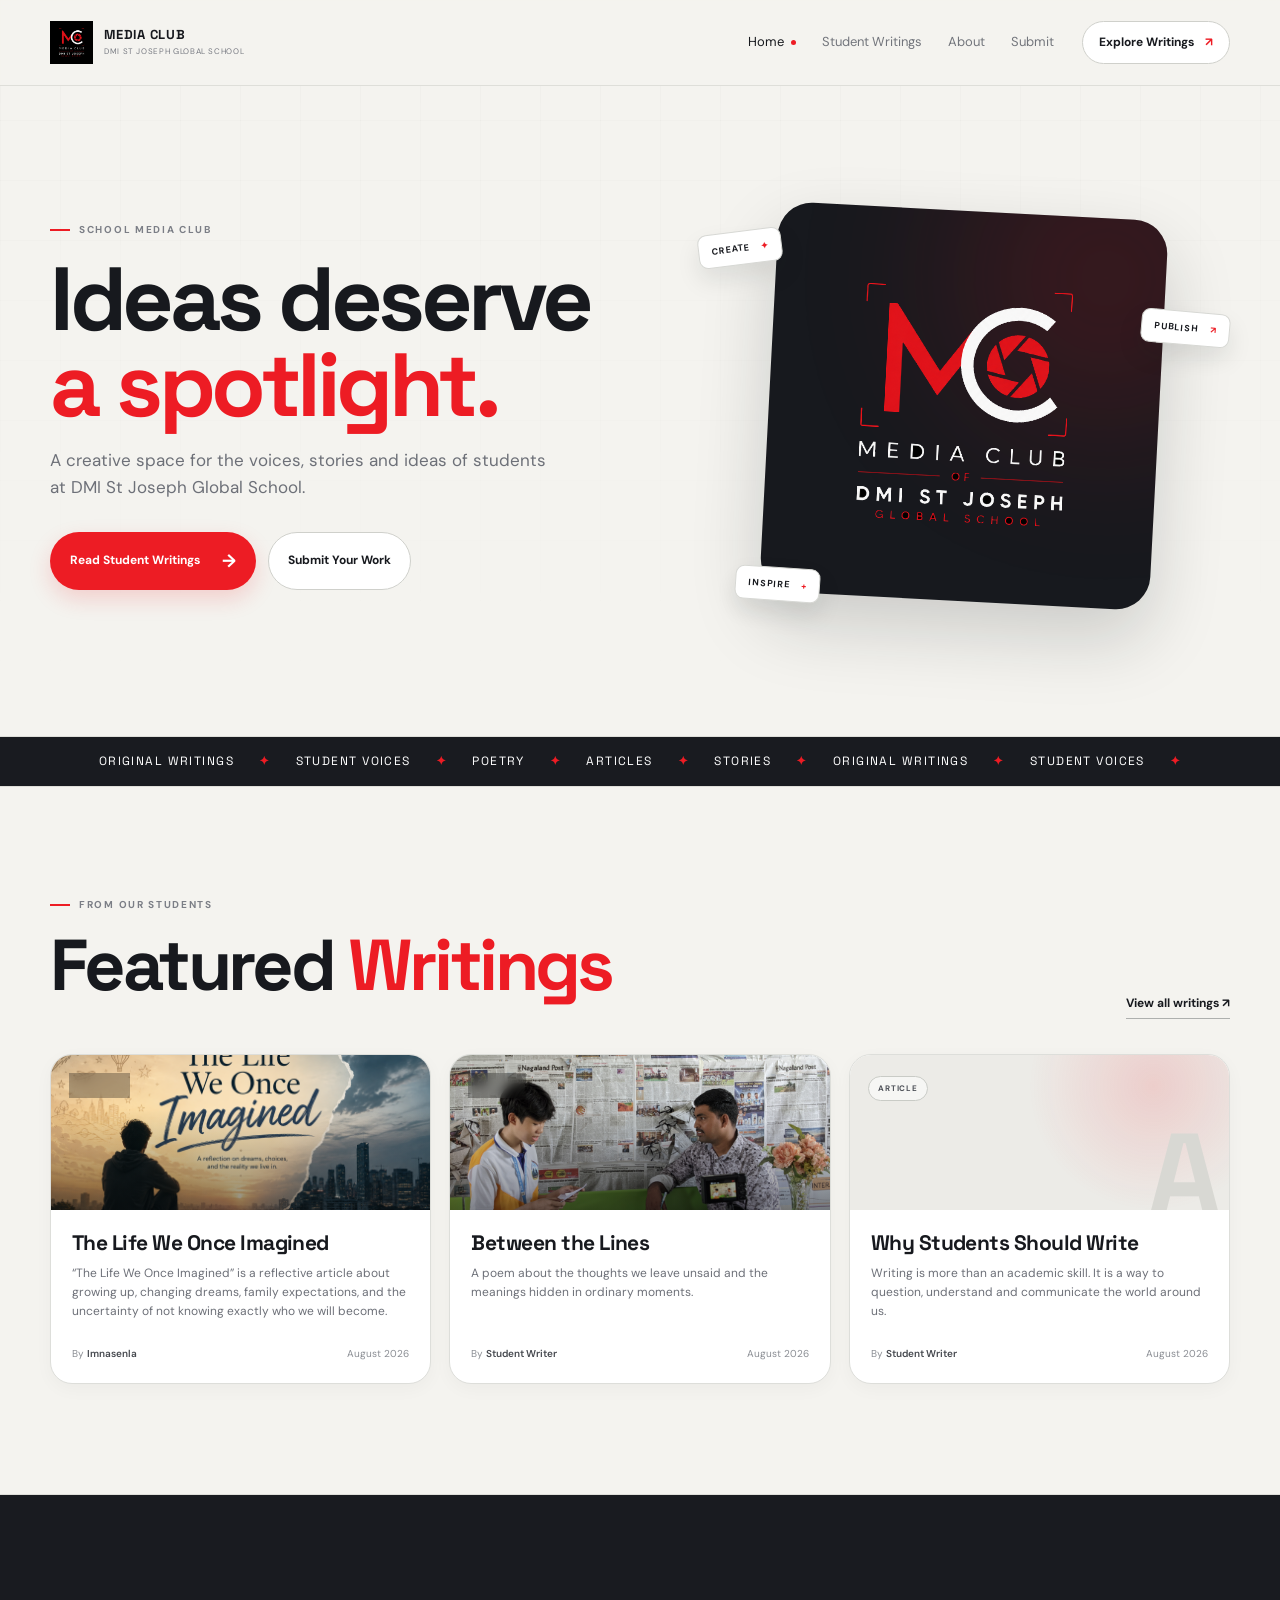
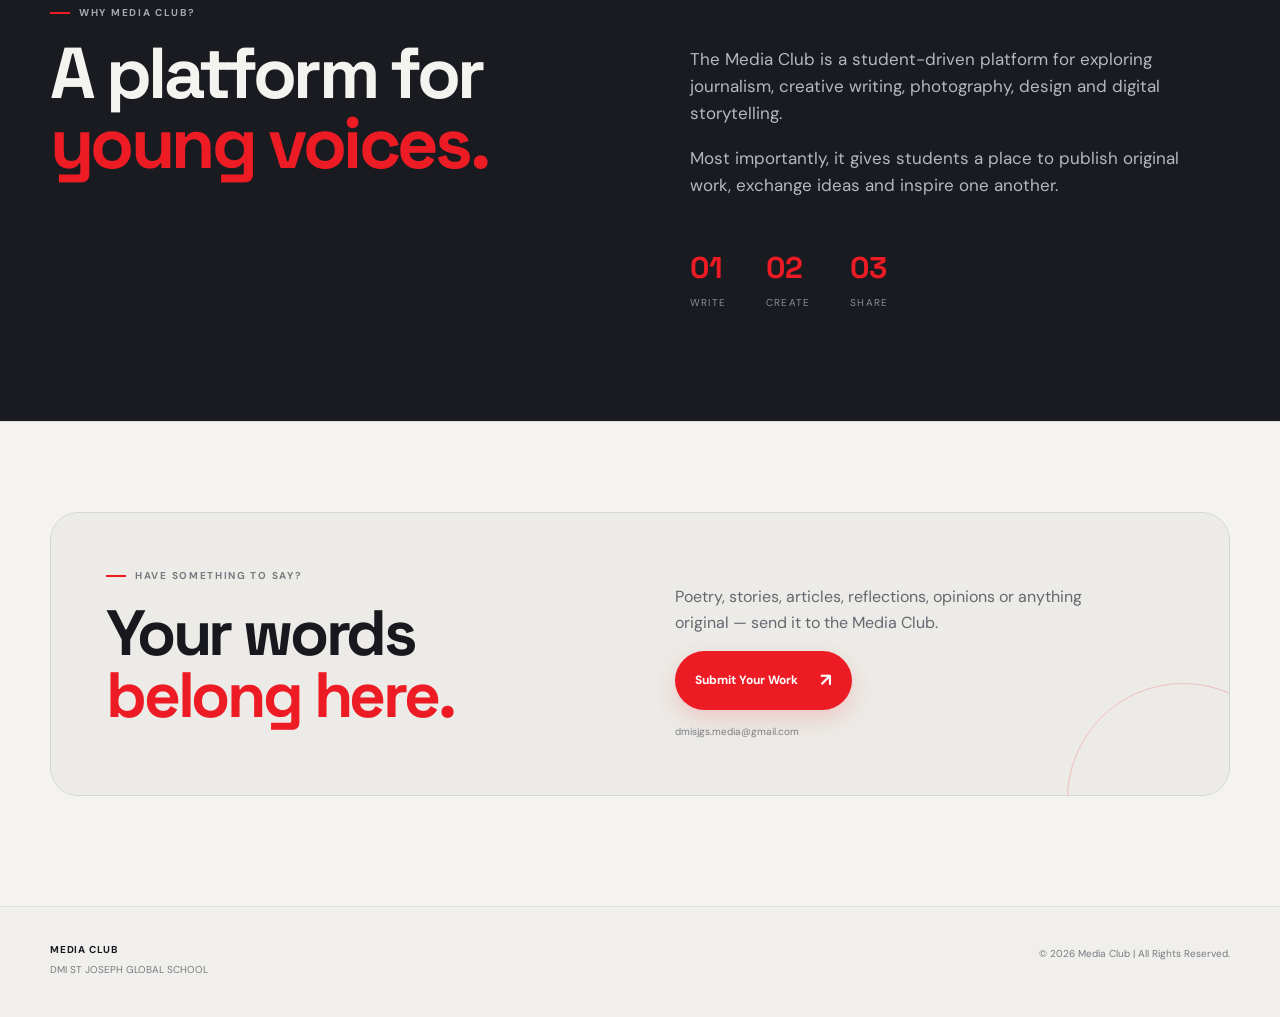
==== index.html @ e5601b83 "Add files via upload" ====
<!DOCTYPE html>
<html lang="en">
<head>
  <meta charset="UTF-8" />
  <meta name="viewport" content="width=device-width, initial-scale=1.0" />
  <meta name="description" content="DMI St Joseph Global School Media Club — stories, creativity, journalism and original student writing." />
  <title>Media Club | DMI St Joseph Global School</title>
  <link rel="preconnect" href="https://fonts.googleapis.com">
  <link rel="preconnect" href="https://fonts.gstatic.com" crossorigin>
  <link href="https://fonts.googleapis.com/css2?family=DM+Sans:wght@400;500;600;700&family=Space+Grotesk:wght@500;600;700&display=swap" rel="stylesheet">
  <link rel="stylesheet" href="css/style.css" />
  <link rel="icon" type="image/png" href="red.png">
</head>
<body>
  <div class="site-bg"></div>

  <header class="header">
    <a class="brand" href="index.html" aria-label="Media Club home">
      <span class="brand-mark"><img src="red.png" alt="Media Club logo"></span>
      <span>
        <strong>MEDIA CLUB</strong>
        <small>DMI ST JOSEPH GLOBAL SCHOOL</small>
      </span>
    </a>
    <nav class="nav">
      <a class="active" href="index.html">Home</a>
      <a href="writings.html">Student Writings</a>
      <a href="#about">About</a>
      <a href="#submit">Submit</a>
    </nav>
    <a class="nav-cta" href="writings.html">Explore Writings <span>↗</span></a>
    <button class="menu-btn" aria-label="Open menu">☰</button>
  </header>

  <main>
    <section class="hero container">
      <div class="hero-copy reveal">
        <div class="eyebrow"><span></span> SCHOOL MEDIA CLUB</div>
        <h1>Ideas deserve<br><em>a spotlight.</em></h1>
        <p class="hero-text">
          A creative space for the voices, stories and ideas of students at
          DMI St Joseph Global School.
        </p>
        <div class="hero-actions">
          <a class="btn btn-primary" href="writings.html">Read Student Writings <span>→</span></a>
          <a class="btn btn-ghost" href="#submit">Submit Your Work</a>
        </div>
      </div>

      <div class="hero-art reveal">
        <div class="hero-logo-panel">
          <div class="logo-glow"></div>
          <img src="logo-transparent.png" alt="Media Club of DMI St Joseph Global School" class="hero-logo">
        </div>
        <div class="floating-note note-one">CREATE <span>✦</span></div>
        <div class="floating-note note-two">PUBLISH <span>↗</span></div>
        <div class="floating-note note-three">INSPIRE <span>+</span></div>
      </div>
    </section>

    <section class="ticker">
      <div class="ticker-track">
        <span>ORIGINAL WRITINGS</span><b>✦</b><span>STUDENT VOICES</span><b>✦</b>
        <span>POETRY</span><b>✦</b><span>ARTICLES</span><b>✦</b>
        <span>STORIES</span><b>✦</b><span>ORIGINAL WRITINGS</span><b>✦</b>
        <span>STUDENT VOICES</span><b>✦</b>
      </div>
    </section>

    <section class="section container" id="featured">
      <div class="section-head reveal">
        <div>
          <div class="eyebrow"><span></span> FROM OUR STUDENTS</div>
          <h2>Featured <em>Writings</em></h2>
        </div>
        <a class="text-link" href="writings.html">View all writings ↗</a>
      </div>
      <div id="featuredGrid" class="writing-grid"></div>
    </section>

    <section class="about-section" id="about">
      <div class="container about-grid">
        <div class="reveal">
          <div class="eyebrow"><span></span> WHY MEDIA CLUB?</div>
          <h2>A platform for<br><em>young voices.</em></h2>
        </div>
        <div class="about-copy reveal">
          <p>
            The Media Club is a student-driven platform for exploring journalism,
            creative writing, photography, design and digital storytelling.
          </p>
          <p>
            Most importantly, it gives students a place to publish original work,
            exchange ideas and inspire one another.
          </p>
          <div class="stat-row">
            <div><strong>01</strong><span>Write</span></div>
            <div><strong>02</strong><span>Create</span></div>
            <div><strong>03</strong><span>Share</span></div>
          </div>
        </div>
      </div>
    </section>

    <section class="submit-section container" id="submit">
      <div class="submit-box reveal">
        <div>
          <div class="eyebrow"><span></span> HAVE SOMETHING TO SAY?</div>
          <h2>Your words<br><em>belong here.</em></h2>
        </div>
        <div class="submit-right">
          <p>Poetry, stories, articles, reflections, opinions or anything original — send it to the Media Club.</p>
          <a class="btn btn-primary" href="mailto:dmisjgs.media@gmail.com?subject=Media Club Submission">Submit Your Work <span>↗</span></a>
          <small>dmisjgs.media@gmail.com</small>
        </div>
      </div>
    </section>
  </main>

  <footer class="footer">
    <div class="container footer-inner">
      <div>
        <strong>MEDIA CLUB</strong>
        <p>DMI ST JOSEPH GLOBAL SCHOOL</p>
      </div>
      <p>© 2026 Media Club | All Rights Reserved.</p>
    </div>
  </footer>

  <script src="js/articles.js"></script>
  <script src="js/main.js"></script>
</body>
</html>
---- css/style.css ----
:root{
  --bg:#f4f3ef;
  --paper:#ffffff;
  --panel:#17191e;
  --panel-2:#22252b;
  --line:#deded9;
  --text:#17191e;
  --muted:#6d7078;
  --accent:#ed1c24;
  --accent-dark:#bd1118;
  --soft-red:#fff0f0;
  --max:1180px;
  --radius:22px;
}
*{box-sizing:border-box}
html{scroll-behavior:smooth}
body{margin:0;background:var(--bg);color:var(--text);font-family:"DM Sans",sans-serif;line-height:1.6}
a{color:inherit;text-decoration:none}
button,input{font:inherit}
.site-bg{position:fixed;inset:0;pointer-events:none;opacity:.42;background-image:linear-gradient(rgba(23,25,30,.045) 1px,transparent 1px),linear-gradient(90deg,rgba(23,25,30,.045) 1px,transparent 1px);background-size:60px 60px;mask-image:linear-gradient(to bottom,#000,transparent 85%)}
.container{width:min(var(--max),calc(100% - 48px));margin:auto}
.header{height:86px;border-bottom:1px solid var(--line);display:flex;align-items:center;gap:28px;padding:0 max(24px,calc((100vw - var(--max))/2));position:sticky;top:0;z-index:10;background:rgba(244,243,239,.9);backdrop-filter:blur(16px)}
.brand{display:flex;align-items:center;gap:11px;margin-right:auto}
.brand-mark{width:43px;height:43px;display:grid;place-items:center}
.brand-mark img{width:100%;height:100%;object-fit:contain}
.brand strong,.brand small{display:block;line-height:1.15}
.brand strong{font-family:"Space Grotesk";font-size:13px;letter-spacing:.06em}
.brand small{font-size:8px;color:#777a82;letter-spacing:.08em;margin-top:4px}
.nav{display:flex;gap:26px;align-items:center;}
.nav a{font-size:13px;color:#72757c;transition:.2s}
.nav a:hover,.nav a.active{color:var(--text)}
.nav a.active:after{content:"";display:inline-block;width:5px;height:5px;background:var(--accent);border-radius:50%;margin-left:7px;vertical-align:middle}
.nav-cta{border:1px solid #cfd0cb;border-radius:100px;padding:11px 16px;font-size:12px;font-weight:700;background:#fff}
.nav-cta span{color:var(--accent);margin-left:8px}
.menu-btn{display:none;background:none;border:0;color:var(--text);font-size:23px}
.hero{min-height:650px;display:grid;grid-template-columns:1.05fr .95fr;align-items:center;gap:60px;padding-top:65px;padding-bottom:75px}
.eyebrow{font-size:10px;font-weight:700;letter-spacing:.17em;color:#7b7e86;display:flex;align-items:center;gap:9px}
.eyebrow span{width:20px;height:2px;background:var(--accent);display:inline-block}
h1,h2{font-family:"Space Grotesk",sans-serif;line-height:.97;letter-spacing:-.05em;margin:18px 0}
.hero h1{font-size:clamp(58px,7vw,100px);max-width:760px}
h1 em,h2 em{font-style:normal;color:var(--accent)}
.hero-text{color:var(--muted);max-width:510px;font-size:17px}
.hero-actions{display:flex;gap:12px;margin-top:30px;flex-wrap:wrap}
.btn{display:inline-flex;align-items:center;gap:22px;padding:14px 19px;border-radius:100px;font-size:12px;font-weight:700;border:1px solid transparent;transition:transform .2s,background .2s}
.btn:hover{transform:translateY(-2px)}
.btn-primary{background:var(--accent);color:#fff;box-shadow:0 9px 22px rgba(237,28,36,.17)}
.btn-ghost{border-color:#cfd0cb;color:var(--text);background:#fff}
.btn-primary span{font-size:18px}
.hero-art{min-height:500px;position:relative;display:grid;place-items:center}
.hero-logo-panel{width:min(390px,80%);aspect-ratio:1/1;border-radius:34px;background:#17191e;display:grid;place-items:center;position:relative;overflow:hidden;box-shadow:0 30px 70px rgba(23,25,30,.18);transform:rotate(3deg)}
.hero-logo{width:92%;height:92%;object-fit:contain;position:relative;z-index:2}
.logo-glow{position:absolute;width:300px;height:300px;border-radius:50%;background:var(--accent);filter:blur(90px);opacity:.18;right:-90px;top:-90px}
.floating-note{position:absolute;background:#fff;border:1px solid #d7d8d4;border-radius:9px;padding:9px 12px;font-size:9px;font-weight:700;letter-spacing:.1em;z-index:3;box-shadow:0 12px 25px rgba(23,25,30,.1)}
.floating-note span{color:var(--accent);margin-left:8px}
.note-one{top:15%;left:0;transform:rotate(-7deg)}
.note-two{right:0;top:31%;transform:rotate(5deg)}
.note-three{bottom:11%;left:7%;transform:rotate(4deg)}
.ticker{overflow:hidden;border-top:1px solid var(--line);border-bottom:1px solid var(--line);padding:15px 0;background:#191b20;color:#fff}
.ticker-track{display:flex;gap:25px;white-space:nowrap;justify-content:center;font-family:"Space Grotesk";font-size:12px;letter-spacing:.12em}
.ticker b{color:var(--accent)}
.section{padding-top:110px;padding-bottom:110px}
.section-head{display:flex;justify-content:space-between;align-items:end;margin-bottom:35px}
h2{font-size:clamp(45px,6vw,72px)}
.text-link{font-size:12px;font-weight:700;border-bottom:1px solid #aeb0ae;padding-bottom:5px}
.writing-grid{display:grid;grid-template-columns:repeat(3,1fr);gap:18px}
.writing-card{background:var(--paper);border:1px solid #dddeda;border-radius:var(--radius);overflow:hidden;transition:.25s;display:flex;flex-direction:column;min-height:330px;box-shadow:0 5px 18px rgba(23,25,30,.035)}
.writing-card:hover{border-color:#c4c6c1;transform:translateY(-5px);box-shadow:0 18px 35px rgba(23,25,30,.08)}
.card-visual{height:155px;position:relative;padding:18px;overflow:hidden;background:radial-gradient(circle at 80% 20%,rgba(237,28,36,.14),transparent 38%),#ecebe7}
.card-visual.has-image{padding:0;background:#191b20}
.card-visual.has-image img{width:100%;height:100%;display:block;object-fit:cover;transition:transform .4s ease}
.writing-card:hover .card-visual.has-image img{transform:scale(1.045)}
.image-shade{position:absolute;inset:0;background:linear-gradient(to top,rgba(10,11,13,.48),transparent 65%)}
.card-visual.has-image .category{position:absolute;top:18px;left:18px;color:#fff;border-color:rgba(255,255,255,.45);background:rgba(10,11,13,.3);backdrop-filter:blur(6px)}
.article-cover{margin-top:45px;width:100%;aspect-ratio:16/8;overflow:hidden;border-radius:22px;background:#191b20;border:1px solid #d6d6d1}
.article-cover img{width:100%;height:100%;object-fit:cover;display:block}
.card-visual .big-letter{font-family:"Space Grotesk";font-size:115px;line-height:.75;color:#d8d8d3;position:absolute;right:8px;bottom:-8px;font-weight:700}
.category{position:relative;display:inline-flex;border:1px solid #c9cbc6;border-radius:100px;padding:5px 9px;font-size:8px;letter-spacing:.12em;font-weight:700;color:#4e5158;background:rgba(255,255,255,.55)}
.card-body{padding:21px;display:flex;flex-direction:column;flex:1}
.card-body h3{font-family:"Space Grotesk";font-size:21px;line-height:1.1;margin:0 0 10px;letter-spacing:-.025em}
.card-body p{font-size:12px;color:var(--muted);margin:0 0 18px}
.author{margin-top:auto;display:flex;justify-content:space-between;align-items:center;font-size:10px;color:#8a8d93}
.author strong{color:#45484e;font-weight:600}
.about-section{border-top:1px solid var(--line);border-bottom:1px solid var(--line);background:#191b20;color:#f3f3ef;padding:110px 0}
.about-section .eyebrow{color:#a6a9b0}
.about-section .eyebrow span{background:var(--accent)}
.about-grid{display:grid;grid-template-columns:1fr 1fr;gap:100px}
.about-copy{padding-top:24px}
.about-copy p{font-size:17px;color:#b6b8be;max-width:530px}
.stat-row{display:flex;gap:40px;margin-top:45px}
.stat-row div{display:grid;gap:3px}
.stat-row strong{font-family:"Space Grotesk";color:var(--accent);font-size:30px}
.stat-row span{font-size:10px;text-transform:uppercase;letter-spacing:.12em;color:#8b8e95}
.submit-section{padding-top:90px;padding-bottom:110px}
.submit-box{background:#ecebe7;color:var(--text);border:1px solid #d6d6d1;border-radius:28px;padding:55px;display:grid;grid-template-columns:1fr 1fr;gap:70px;position:relative;overflow:hidden}
.submit-box:after{content:"";position:absolute;width:230px;height:230px;border-radius:50%;border:1px solid rgba(237,28,36,.22);right:-70px;bottom:-120px}
.submit-box .eyebrow{color:#777a81}
.submit-box .eyebrow span{background:var(--accent)}
.submit-box h2{font-size:clamp(48px,5vw,70px);margin-bottom:0}
.submit-box h2 em{color:var(--accent)}
.submit-right{align-self:end}
.submit-right p{font-size:16px;max-width:450px;color:#65686f}
.submit-right .btn{background:var(--accent);color:#fff}
.submit-right small{display:block;margin-top:14px;font-size:10px;color:#7b7e84}
.footer{border-top:1px solid var(--line);padding:35px 0;background:#f0efeb}
.footer-inner{display:flex;justify-content:space-between;gap:30px;color:#777a81;font-size:10px}
.footer strong{color:var(--text);letter-spacing:.08em}
.footer p{margin:4px 0}
.page-hero{padding-top:100px;padding-bottom:70px}
.page-hero h1{font-size:clamp(65px,9vw,120px);margin:20px 0}
.page-hero p{max-width:570px;color:var(--muted);font-size:17px}
.writings-controls{border-top:1px solid var(--line);border-bottom:1px solid var(--line);padding:18px 0;margin-bottom:35px;display:flex;justify-content:space-between;gap:20px;align-items:center}
.filter-tabs{display:flex;gap:8px;flex-wrap:wrap}
.filter{border:1px solid #cfd0cb;background:#fff;color:#777a81;border-radius:100px;padding:9px 13px;font-size:10px;cursor:pointer}
.filter.active,.filter:hover{background:var(--accent);color:#fff;border-color:var(--accent)}
.search-box{width:220px;border:1px solid #cfd0cb;background:#fff;border-radius:100px;display:flex;gap:8px;align-items:center;padding:0 13px;color:#777}
.search-box input{background:none;border:0;outline:0;color:var(--text);width:100%;font-size:11px;padding:10px 0}
.full-grid{padding-bottom:100px}
.empty-state{text-align:center;padding:80px 0 140px;color:#777}
.empty-state strong,.empty-state span{display:block}
.empty-state strong{color:var(--text);font-family:"Space Grotesk";font-size:25px}
.hidden{display:none!important}
.article-wrap{padding:90px 0 120px}
.article-head{max-width:900px;margin:auto}
.back-link{display:inline-block;color:#858990;font-size:11px;margin-bottom:40px}
.article-meta{display:flex;gap:12px;align-items:center;color:#858990;font-size:10px}
.article-title{font-size:clamp(48px,7vw,88px);max-width:950px;margin:18px 0}
.article-dek{font-size:19px;color:#777a82;max-width:760px}
.article-byline{margin-top:25px;color:#858990;font-size:11px}
.article-byline strong{color:#30333a}
.article-layout{display:grid;grid-template-columns:1fr 180px;gap:65px;max-width:900px;margin:65px auto 0}
.article-content{font-family:Georgia,serif;font-size:19px;line-height:1.85;color:#363940}
.article-content p{margin:0 0 28px}
.article-content .dropcap:first-letter{font-size:65px;float:left;line-height:.8;color:var(--accent);padding:10px 8px 0 0;font-family:"Space Grotesk"}
.share-panel{border-left:1px solid var(--line);padding-left:25px;height:max-content;position:sticky;top:120px}
.share-panel span{display:block;font-size:9px;color:#777b84;letter-spacing:.12em;margin-bottom:12px}
.share-buttons{display:grid;gap:8px}
.share-btn{background:#fff;border:1px solid #d2d3cf;color:#55585f;border-radius:8px;padding:9px;font-size:10px;cursor:pointer;text-align:left}
.share-btn:hover{border-color:var(--accent);color:var(--accent)}
.article-footer{max-width:900px;margin:65px auto 0;padding-top:25px;border-top:1px solid var(--line)}
.toast{position:fixed;bottom:25px;left:50%;transform:translate(-50%,20px);background:var(--accent);color:#fff;border-radius:100px;padding:10px 18px;font-size:11px;font-weight:700;opacity:0;pointer-events:none;transition:.25s;z-index:50}
.toast.show{opacity:1;transform:translate(-50%,0)}
.reveal{animation:rise .65s ease both}
@keyframes rise{from{opacity:0;transform:translateY(18px)}to{opacity:1;transform:none}}
@media(max-width:800px){
  .header{height:72px;padding:0 20px}
  .nav,.nav-cta{display:none}
  .menu-btn{display:block}
  .container{width:min(100% - 34px,var(--max))}
  .hero{grid-template-columns:1fr;gap:10px;padding-top:60px}
  .hero-art{min-height:430px}
  .hero-logo-panel{width:min(330px,82vw)}
  .writing-grid{grid-template-columns:1fr}
  .about-grid,.submit-box{grid-template-columns:1fr;gap:35px}
  .submit-box{padding:35px 28px}
  .section-head{align-items:start;gap:20px;flex-direction:column}
  .writings-controls{align-items:stretch;flex-direction:column}
  .search-box{width:100%}
  .article-layout{grid-template-columns:1fr}
  .share-panel{position:static;border-left:0;border-top:1px solid var(--line);padding:20px 0}
  .share-buttons{display:flex;flex-wrap:wrap}
  .footer-inner{flex-direction:column}
}
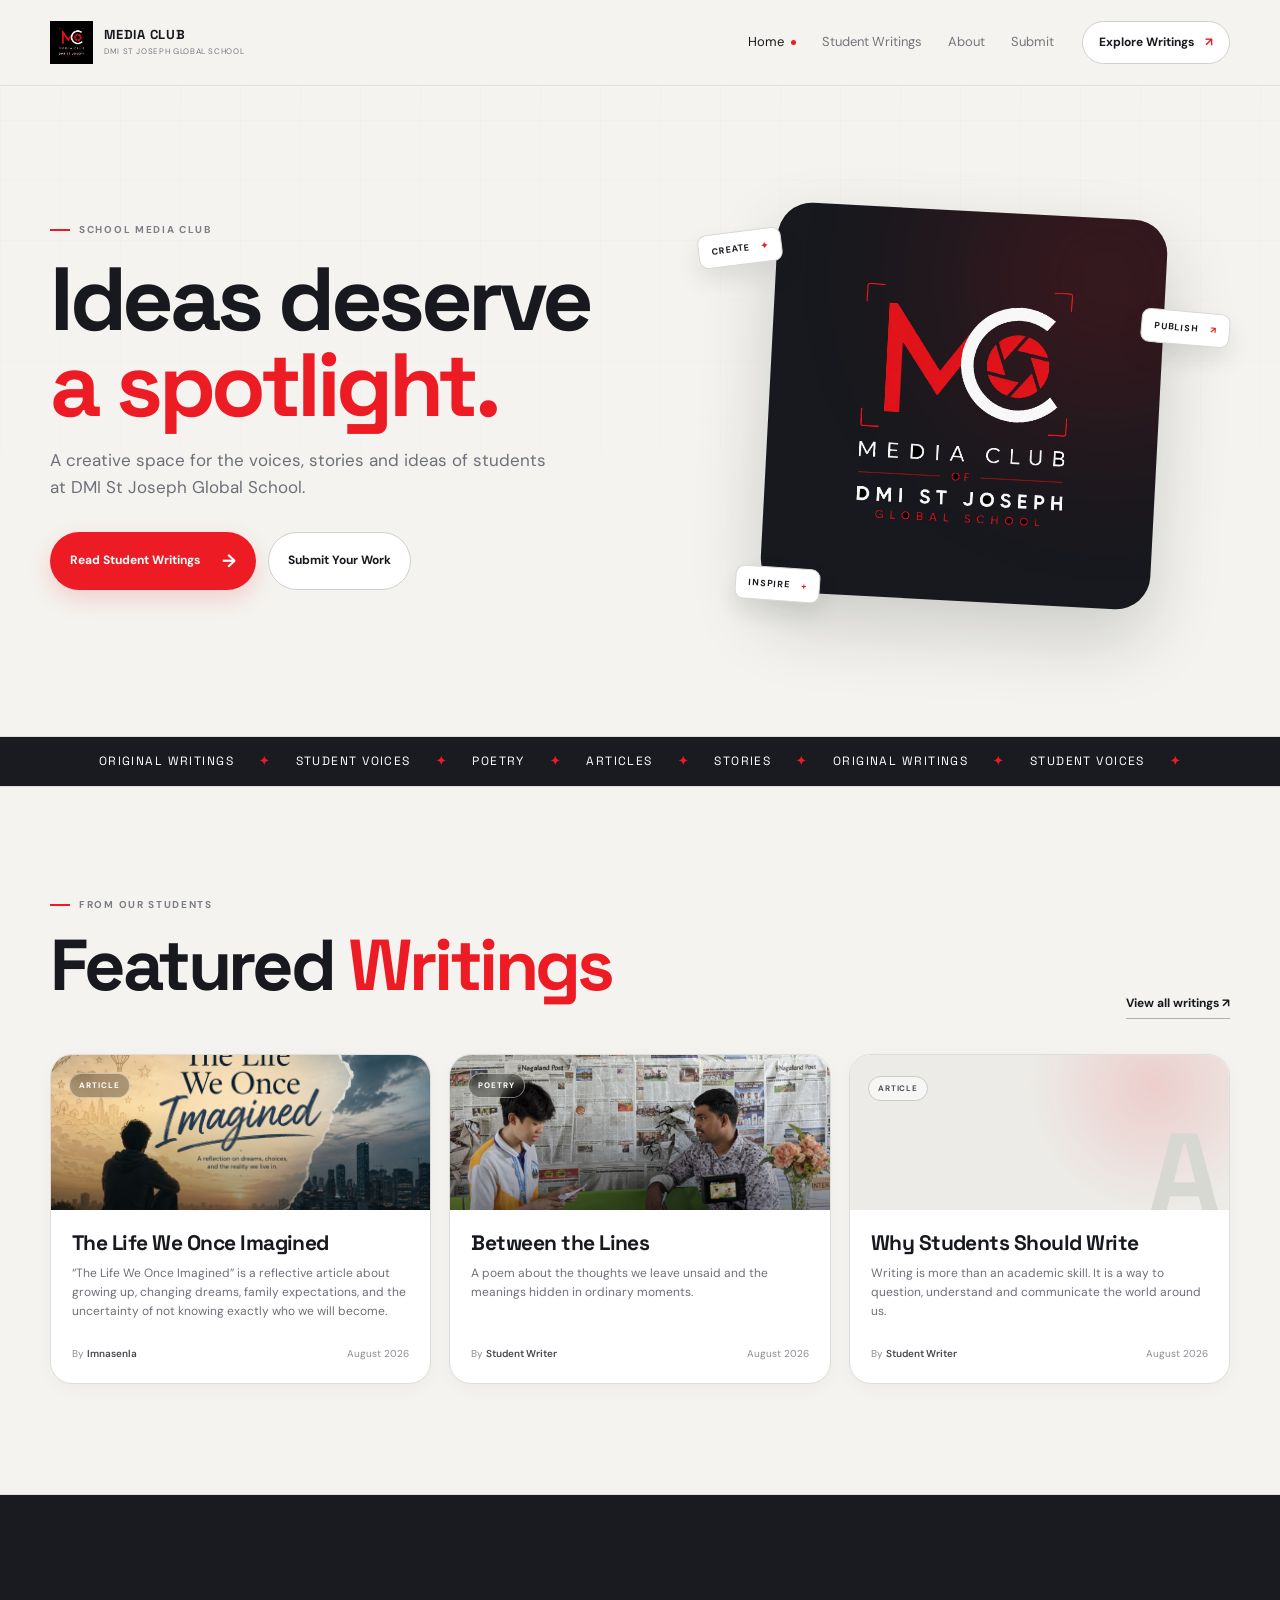
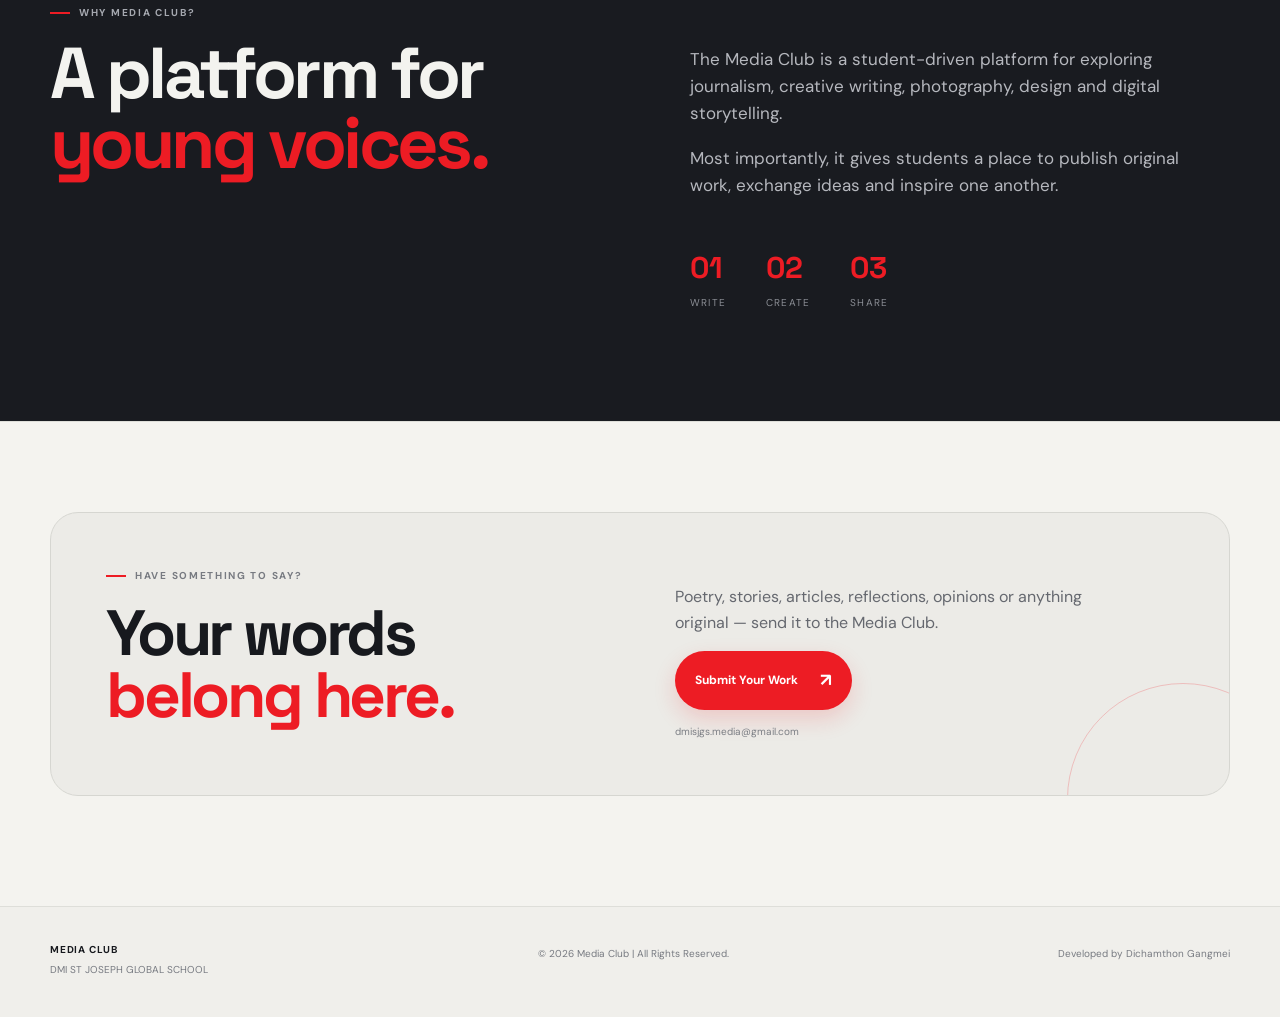
==== commit 04e3c623: "Update index.html" ====
--- a/index.html
+++ b/index.html
@@ -123,7 +123,9 @@
         <strong>MEDIA CLUB</strong>
         <p>DMI ST JOSEPH GLOBAL SCHOOL</p>
       </div>
+      
       <p>© 2026 Media Club | All Rights Reserved.</p>
+      <p>Developed by Dichamthon Gangmei</p>
     </div>
   </footer>
 
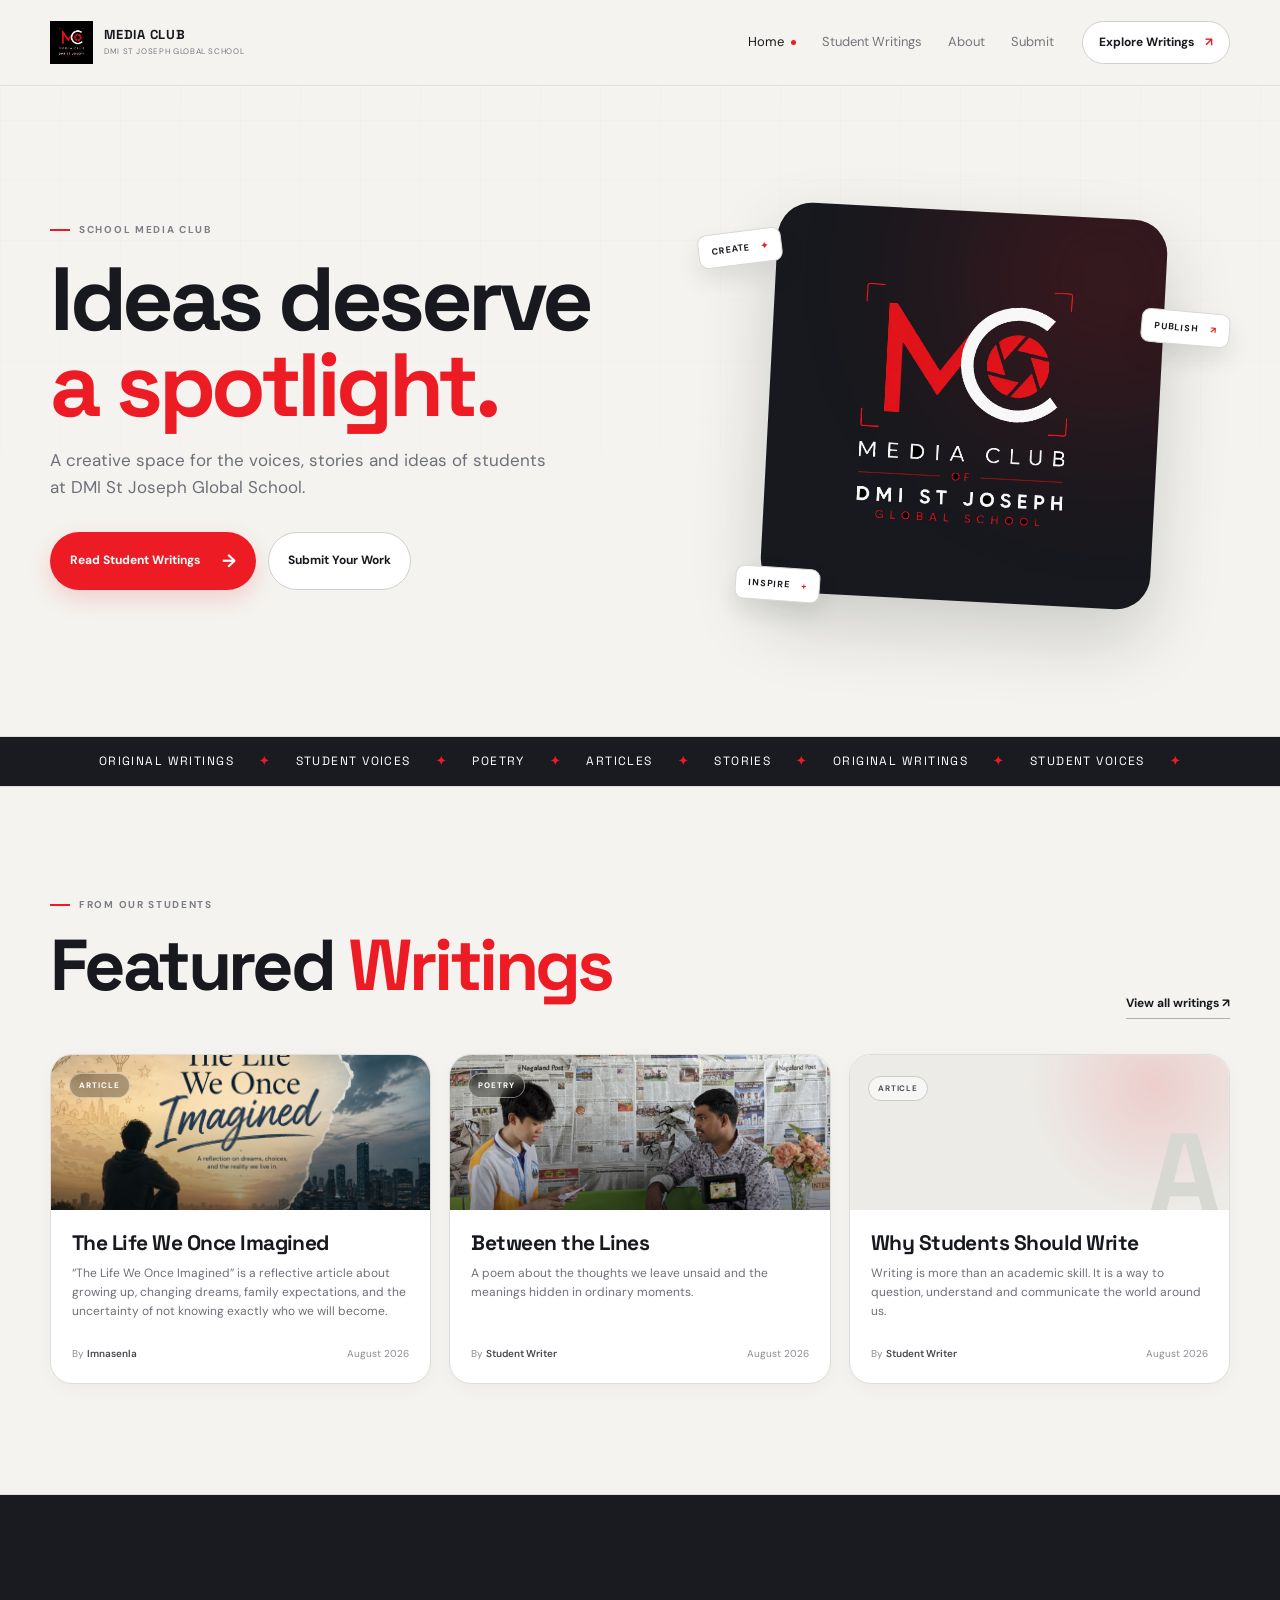
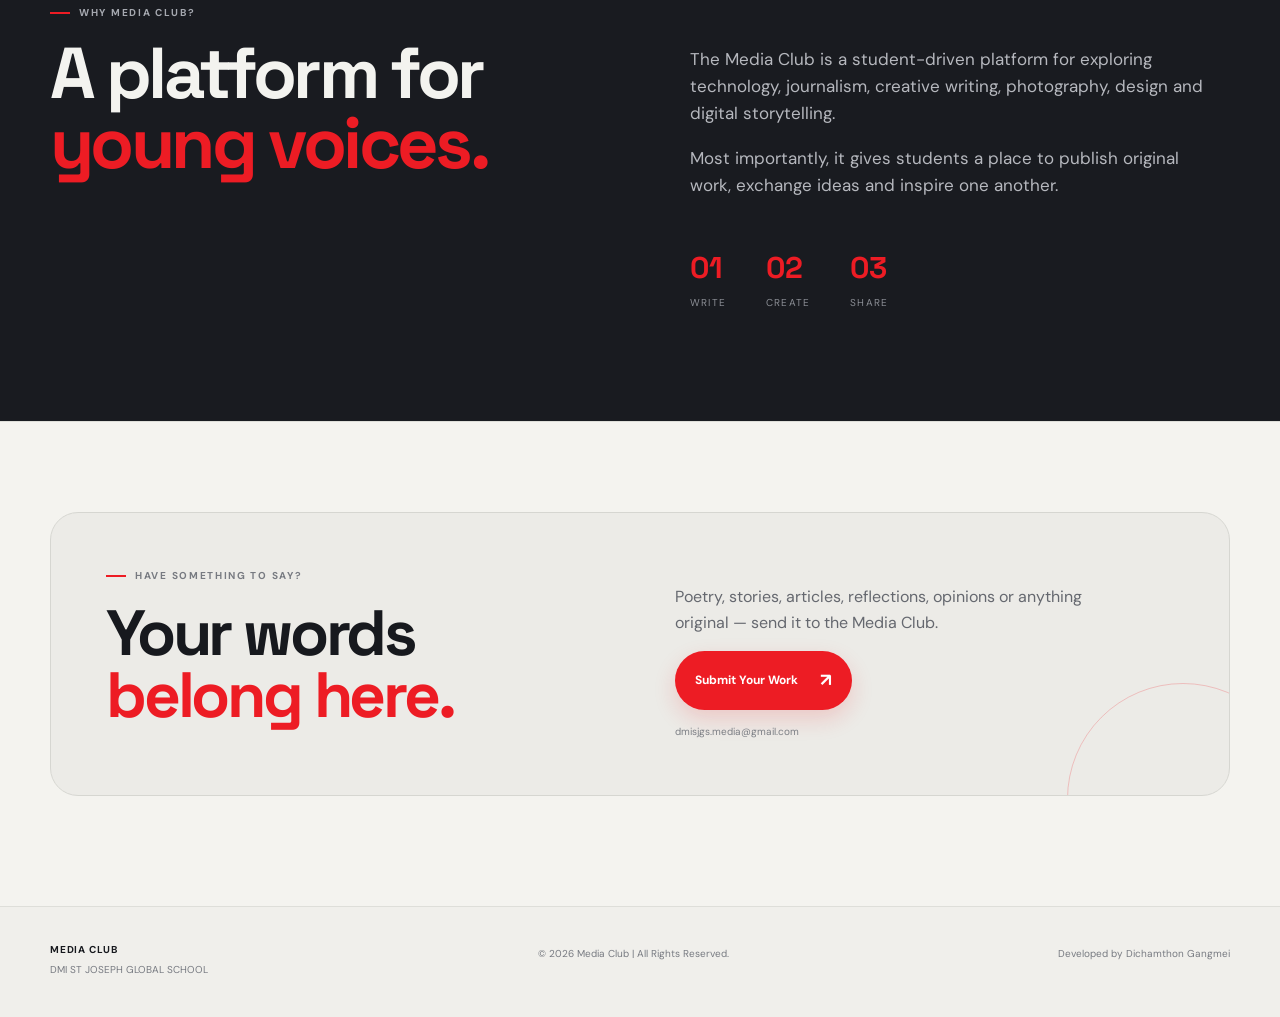
==== commit e050605d: "Update index.html" ====
--- a/index.html
+++ b/index.html
@@ -86,7 +86,7 @@
         </div>
         <div class="about-copy reveal">
           <p>
-            The Media Club is a student-driven platform for exploring journalism,
+            The Media Club is a student-driven platform for exploring technology, journalism,
             creative writing, photography, design and digital storytelling.
           </p>
           <p>
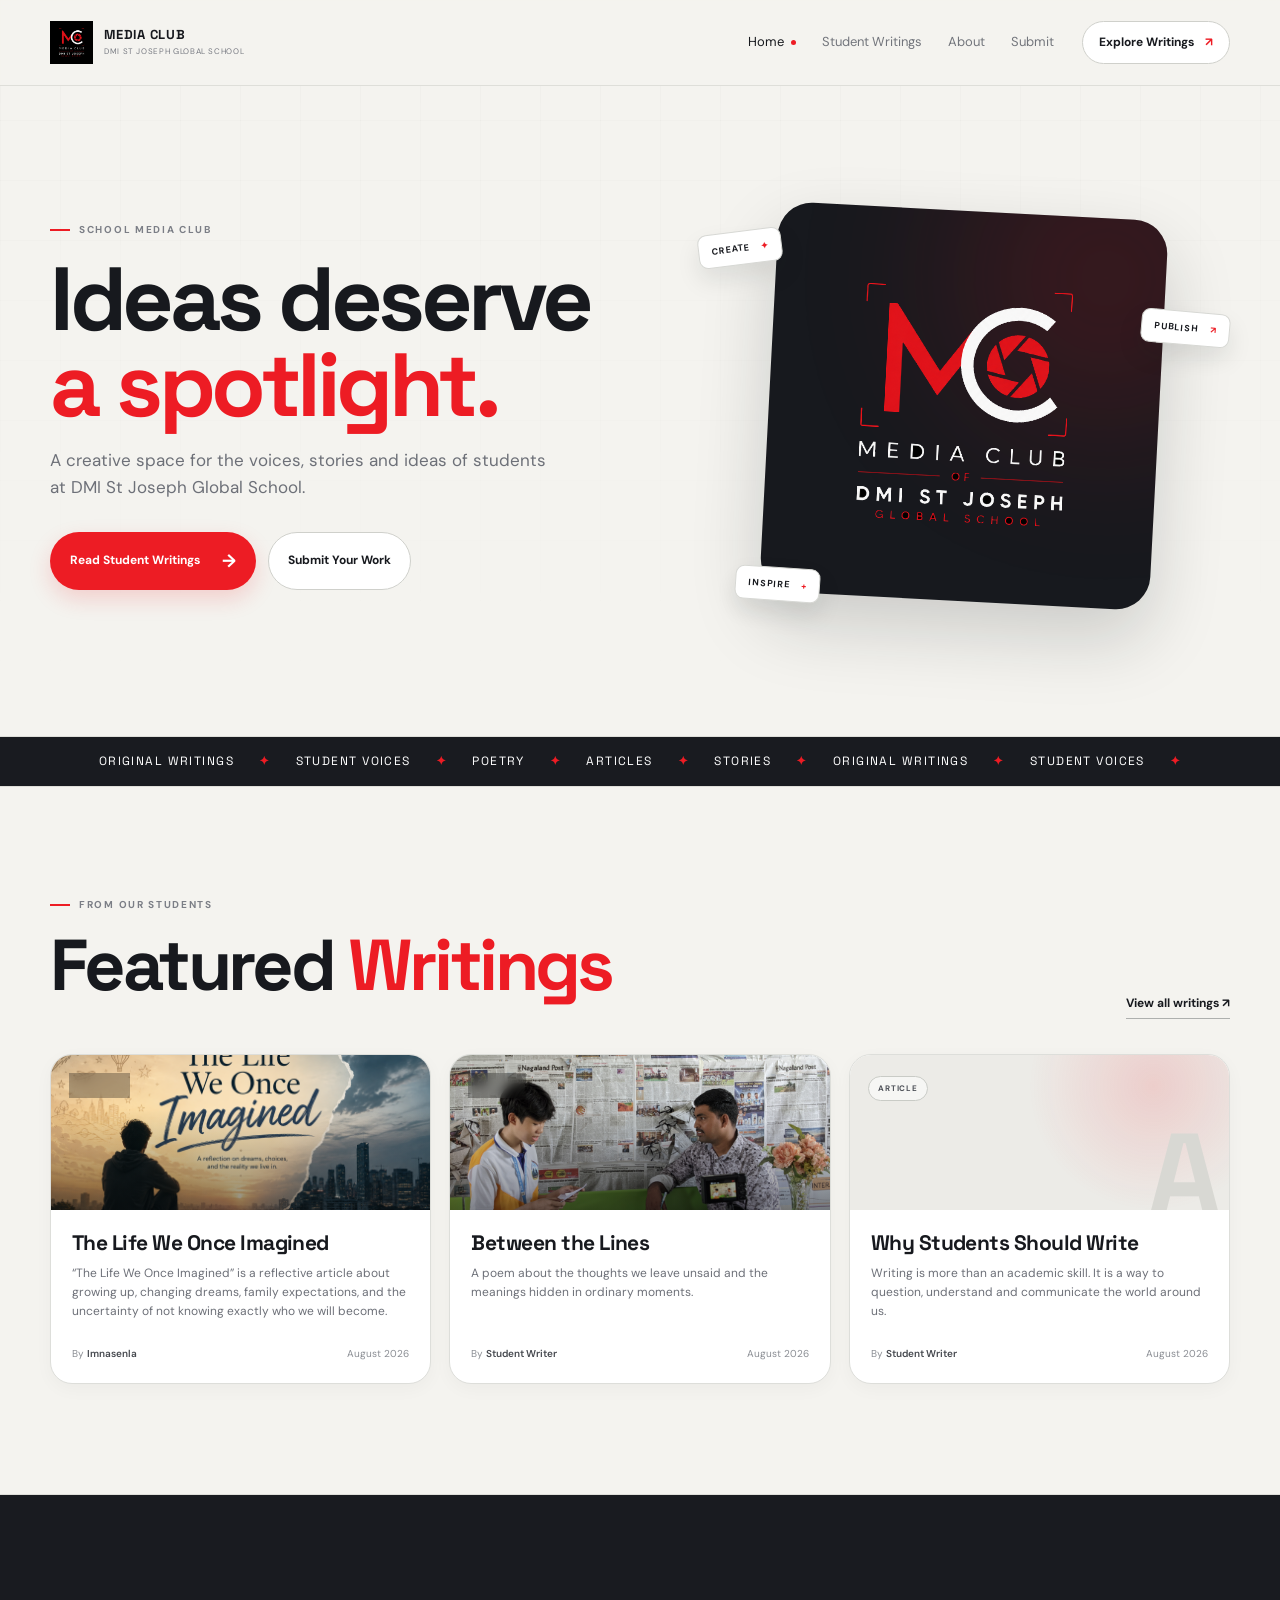
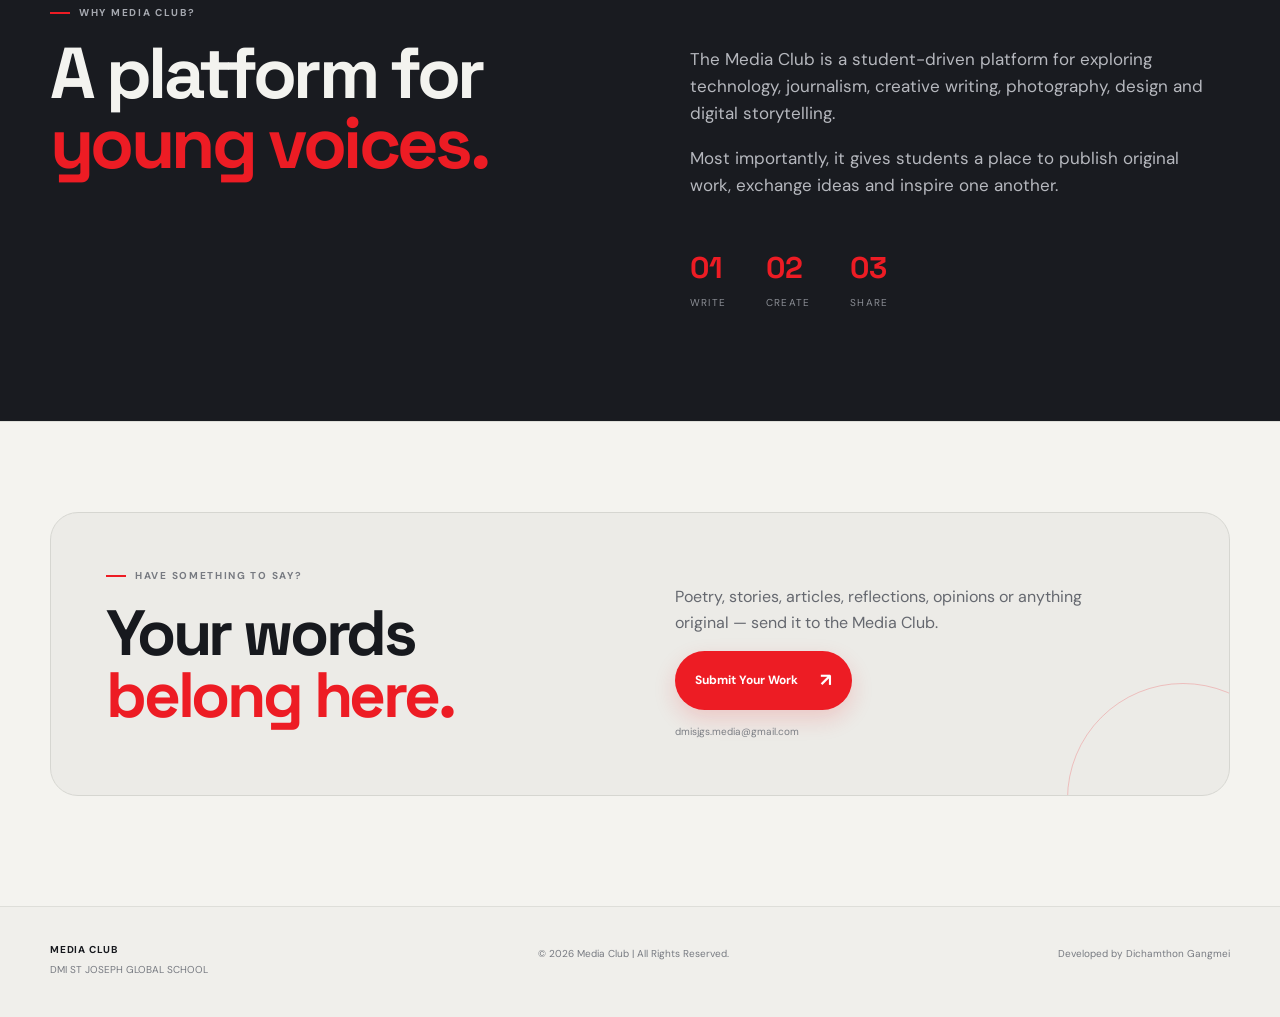
==== commit 5f8c71bb: "Update index.html" ====
--- a/index.html
+++ b/index.html
@@ -5,11 +5,17 @@
   <meta name="viewport" content="width=device-width, initial-scale=1.0" />
   <meta name="description" content="DMI St Joseph Global School Media Club — stories, creativity, journalism and original student writing." />
   <title>Media Club | DMI St Joseph Global School</title>
+  <meta name="description"
+      content="Official Media Club of DMI St Joseph Global School. Explore student writings, articles, poetry, stories and creative works.">
+
+<meta name="keywords"
+      content="DMI St Joseph Global School, Media Club, student writings, student articles, poetry, Dimapur">  
   <link rel="preconnect" href="https://fonts.googleapis.com">
   <link rel="preconnect" href="https://fonts.gstatic.com" crossorigin>
   <link href="https://fonts.googleapis.com/css2?family=DM+Sans:wght@400;500;600;700&family=Space+Grotesk:wght@500;600;700&display=swap" rel="stylesheet">
   <link rel="stylesheet" href="css/style.css" />
   <link rel="icon" type="image/png" href="red.png">
+  <meta name="google-site-verification" content="UwVJxQLOSkOMDiJJSydd3ZMlp75xblvAZ_xP9e0R0fg" />
 </head>
 <body>
   <div class="site-bg"></div>
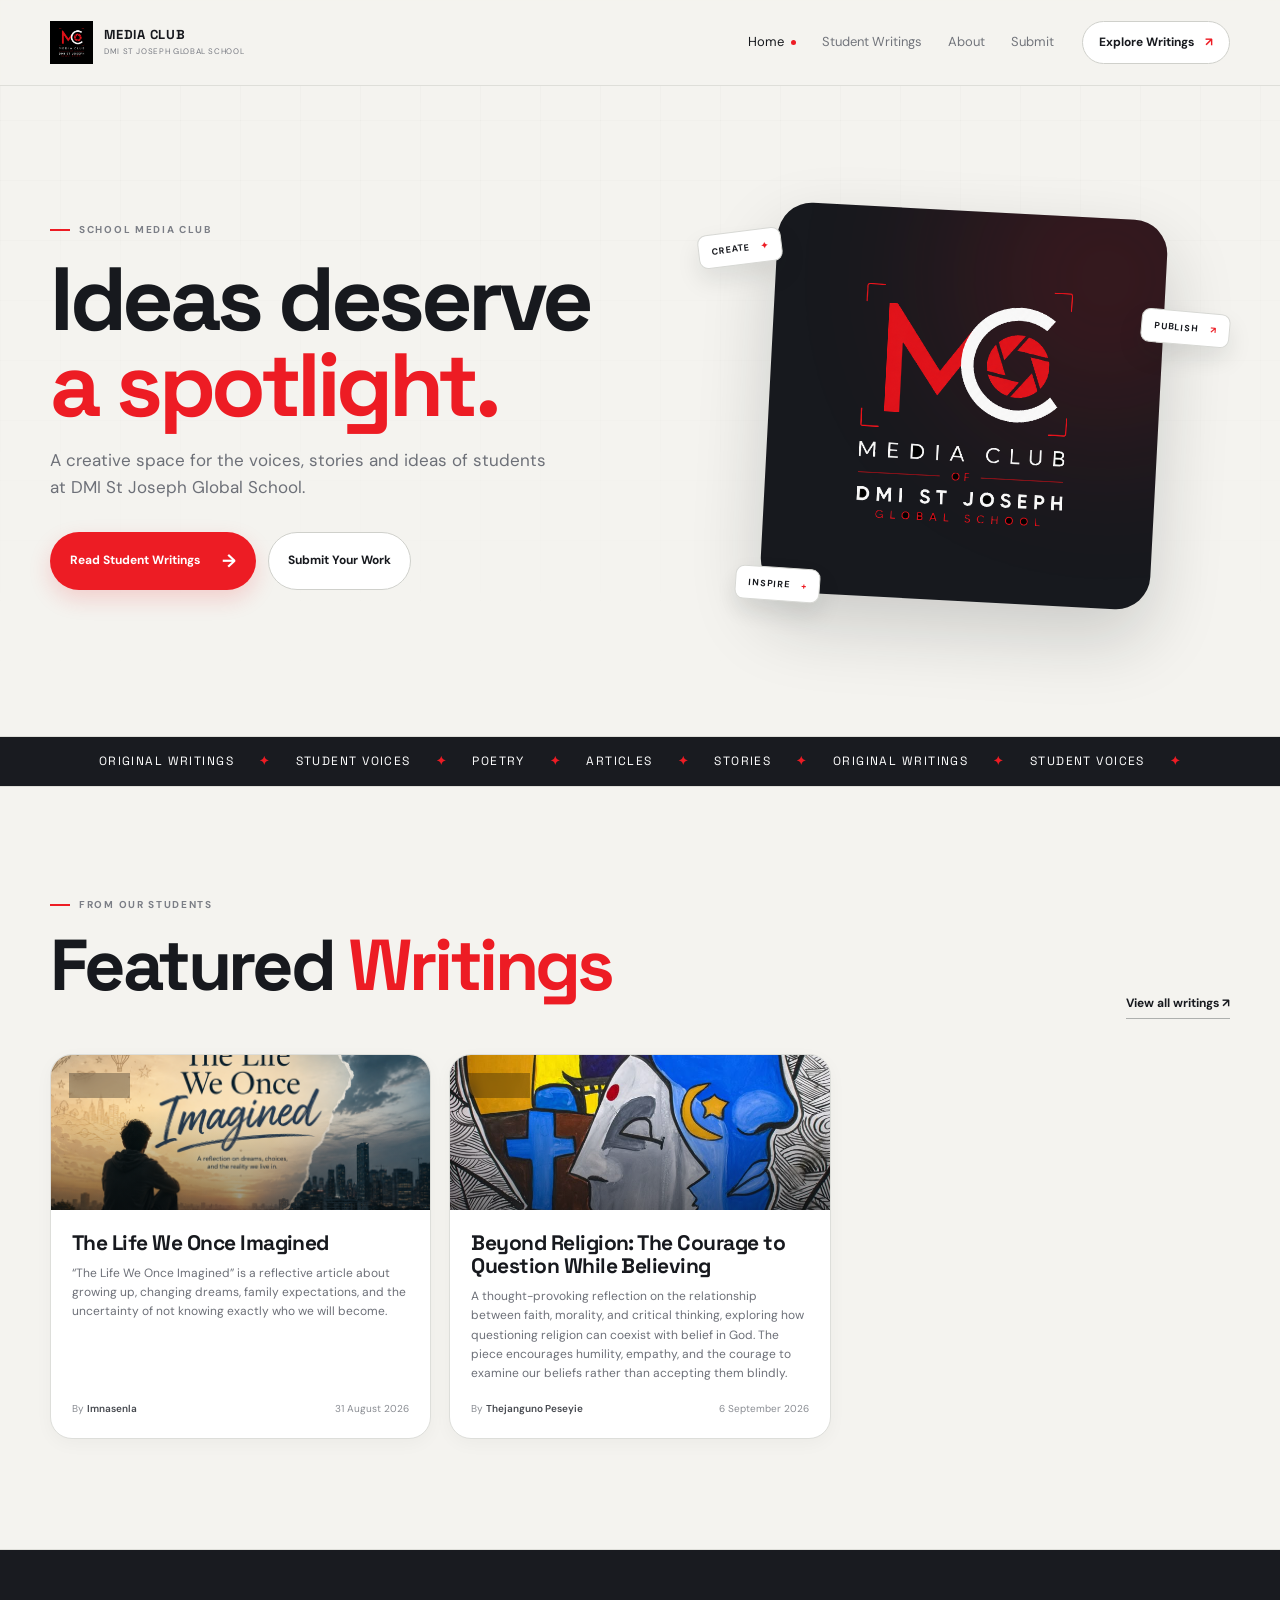
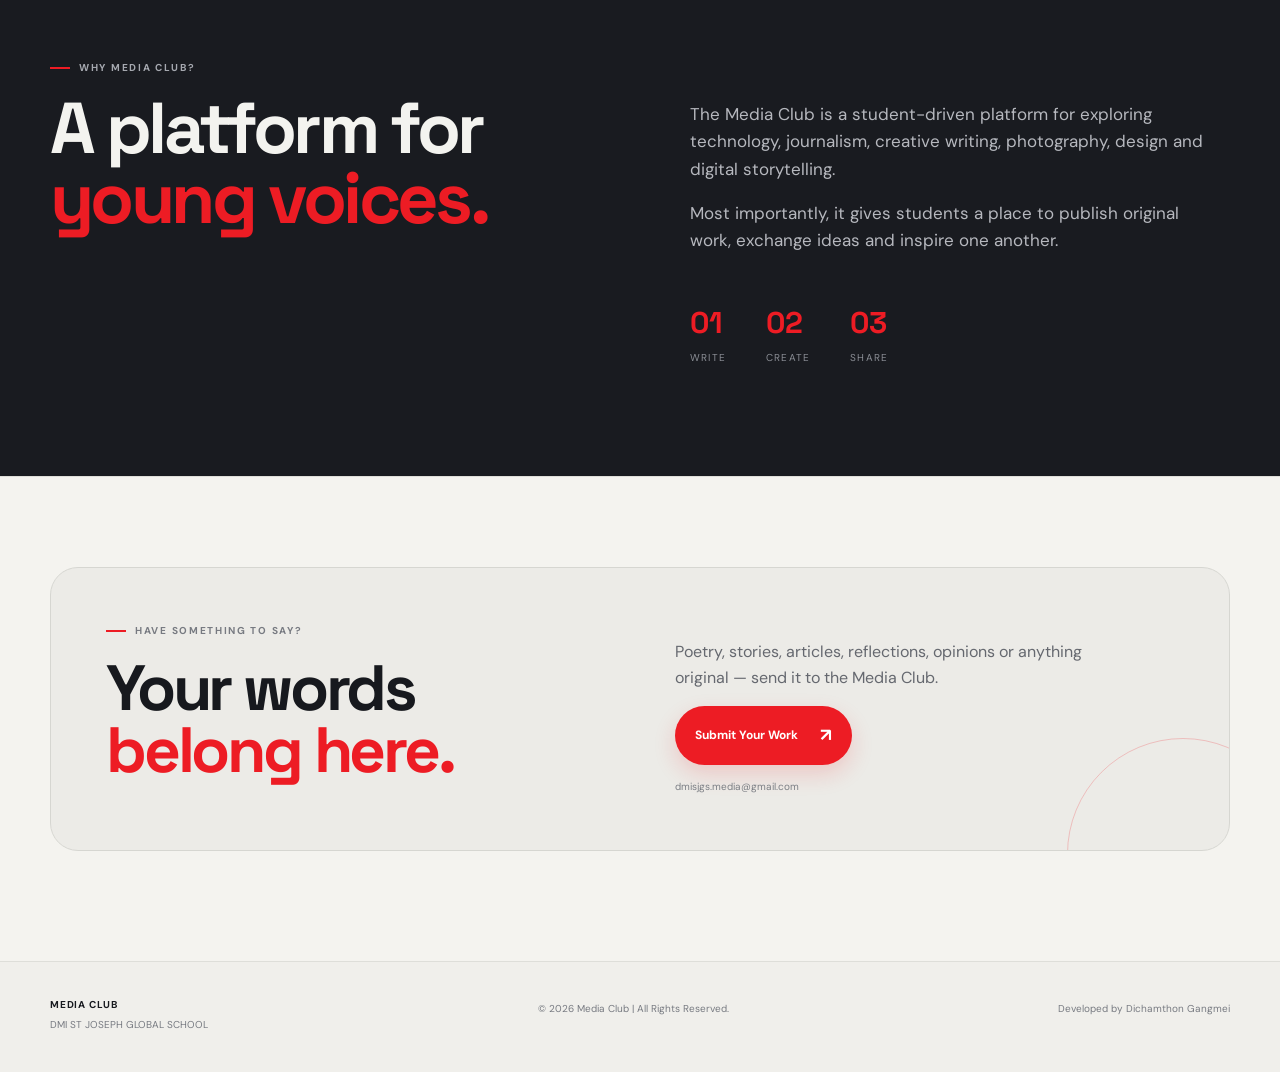
==== commit 4261d3c5: "Update index.html" ====
--- a/index.html
+++ b/index.html
@@ -3,19 +3,37 @@
 <head>
   <meta charset="UTF-8" />
   <meta name="viewport" content="width=device-width, initial-scale=1.0" />
-  <meta name="description" content="DMI St Joseph Global School Media Club — stories, creativity, journalism and original student writing." />
+
   <title>Media Club | DMI St Joseph Global School</title>
+
   <meta name="description"
-      content="Official Media Club of DMI St Joseph Global School. Explore student writings, articles, poetry, stories and creative works.">
+        content="Official Media Club of DMI St Joseph Global School. Explore student writings, articles, poetry, stories and creative works." />
 
-<meta name="keywords"
-      content="DMI St Joseph Global School, Media Club, student writings, student articles, poetry, Dimapur">  
+  <meta name="keywords"
+        content="DMI St Joseph Global School, Media Club, student writings, student articles, poetry, Dimapur" />
+
+  <!-- Favicon -->
+  <link rel="icon" type="image/png" sizes="48x48" href="red.png" />
+  <link rel="apple-touch-icon" href="red.png" />
+
+  <!-- Open Graph -->
+  <meta property="og:title" content="Media Club | DMI St Joseph Global School" />
+  <meta property="og:description"
+        content="Official Media Club of DMI St Joseph Global School. Explore student writings, articles, poetry, stories and creative works." />
+  <meta property="og:image" content="logo-transparent.png" />
+  <meta property="og:type" content="website" />
+
+  <!-- Google Search Console -->
+  <meta name="google-site-verification"
+        content="UwVJxQLOSkOMDiJJSydd3ZMlp75xblvAZ_xP9e0R0fg" />
+
   <link rel="preconnect" href="https://fonts.googleapis.com">
   <link rel="preconnect" href="https://fonts.gstatic.com" crossorigin>
-  <link href="https://fonts.googleapis.com/css2?family=DM+Sans:wght@400;500;600;700&family=Space+Grotesk:wght@500;600;700&display=swap" rel="stylesheet">
+
+  <link href="https://fonts.googleapis.com/css2?family=DM+Sans:wght@400;500;600;700&family=Space+Grotesk:wght@500;600;700&display=swap"
+        rel="stylesheet">
+
   <link rel="stylesheet" href="css/style.css" />
-  <link rel="icon" type="image/png" href="red.png">
-  <meta name="google-site-verification" content="UwVJxQLOSkOMDiJJSydd3ZMlp75xblvAZ_xP9e0R0fg" />
 </head>
 <body>
   <div class="site-bg"></div>
